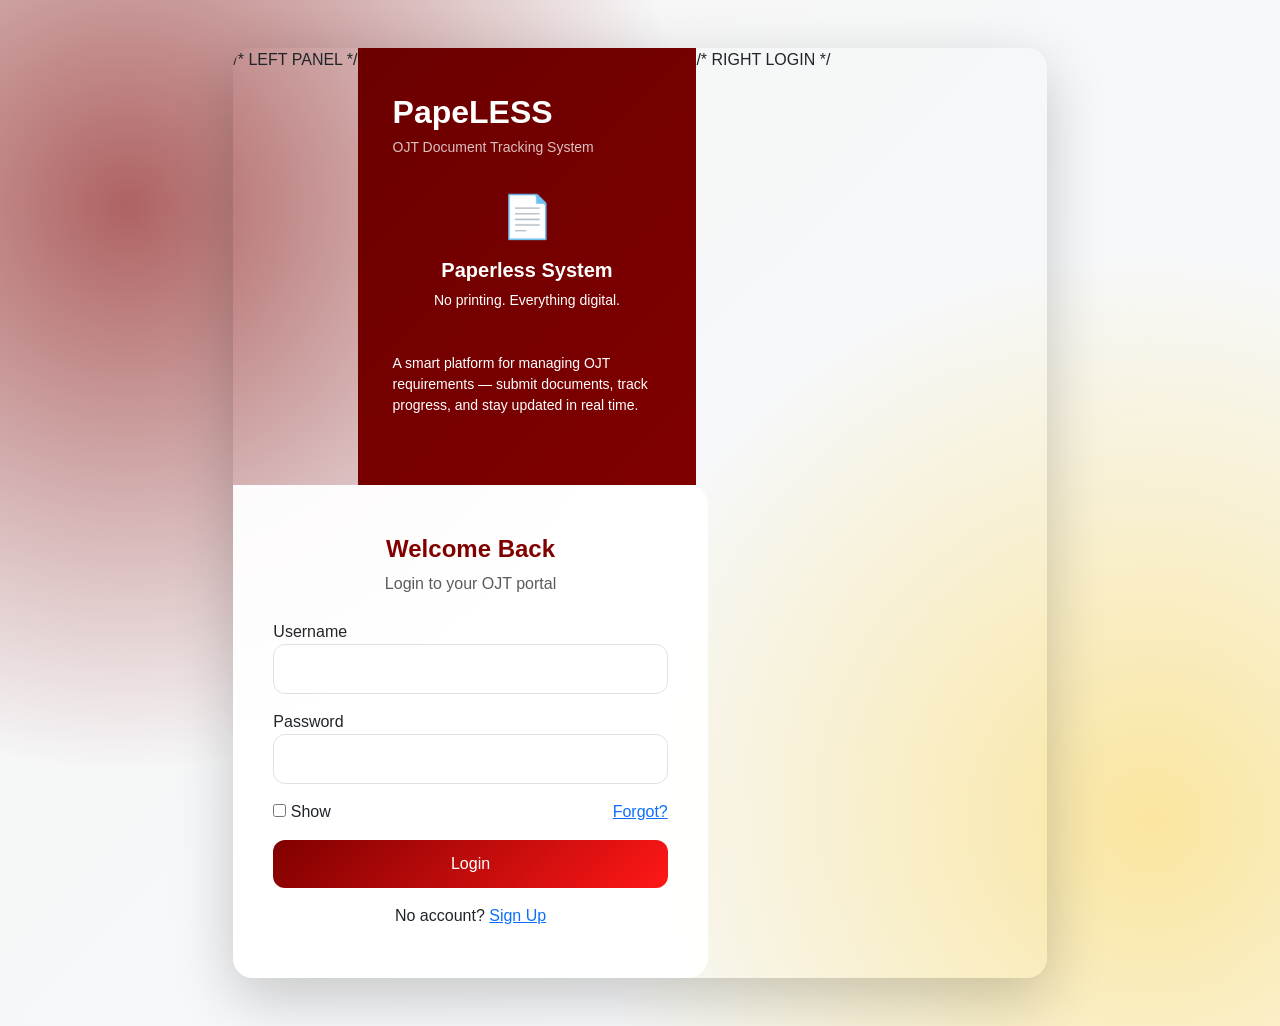
==== index.html @ b1bf1d6b "initial 1.0" ====
<!doctype html>
<html lang="en">
<head>
  <meta charset="utf-8">
  <meta name="viewport" content="width=device-width, initial-scale=1">
  <title>PapeLESS - Login</title>
  <link href="https://cdn.jsdelivr.net/npm/bootstrap@5.3.8/dist/css/bootstrap.min.css" rel="stylesheet">
  <link rel="stylesheet" href="assets/css/auth.css">
</head>

<body>

<div class="container-fluid d-flex align-items-center justify-content-center py-5">
  <div class="row justify-content-center w-100">
    <div class="col-12 col-lg-9 col-xl-8">

      <div class="login-wrapper">
        <div class="row g-0">

          /* LEFT PANEL */
          <div class="col-md-5 left-panel d-flex flex-column justify-content-center">

            <div class="mb-3 text-center text-md-start">
              <h2 class="fw-bold mb-1">PapeLESS</h2>
              <small class="opacity-75">OJT Document Tracking System</small>
            </div>

            <div id="featureCarousel"
                 class="carousel slide w-100 mb-3"
                 data-bs-ride="carousel"
                 data-bs-interval="2500">

              <div class="carousel-inner">

                <div class="carousel-item active">
                  <div class="feature-box">
                    <div class="feature-icon">📄</div>
                    <h5 class="fw-bold">Paperless System</h5>
                    <p class="small">No printing. Everything digital.</p>
                  </div>
                </div>

                <div class="carousel-item">
                  <div class="feature-box">
                    <div class="feature-icon">📊</div>
                    <h5 class="fw-bold">Real-Time Tracking</h5>
                    <p class="small">Instant updates & monitoring.</p>
                  </div>
                </div>

                <div class="carousel-item">
                  <div class="feature-box">
                    <div class="feature-icon">🎓</div>
                    <h5 class="fw-bold">Institution Ready</h5>
                    <p class="small">Built for students & advisers.</p>
                  </div>
                </div>

              </div>
            </div>

            <p class="mb-4 small">
              A smart platform for managing OJT requirements — submit documents,
              track progress, and stay updated in real time.
            </p>

          </div>

          /* RIGHT LOGIN */
          <div class="col-md-7">
            <div class="login-card">

              <div class="text-center mb-4">
                <h4 class="brand-title">Welcome Back</h4>
                <p class="text-muted">Login to your OJT portal</p>
              </div>

              <form>

                <div class="mb-3">
                  <label>Username</label>
                  <input type="text" class="form-control">
                </div>

                <div class="mb-3">
                  <label>Password</label>
                  <input type="password" id="password" class="form-control">
                </div>

                <div class="mb-3 d-flex justify-content-between">
                  <div>
                    <input type="checkbox" id="showPass">
                    <label>Show</label>
                  </div>
                  <a href="#">Forgot?</a>
                </div>

                <button class="btn btn-custom w-100">Login</button>

                <div class="text-center mt-3">
                  <span>No account?</span>
                  <a href="signup.html" onclick="goSignup(event)">Sign Up</a>
                </div>

              </form>

            </div>
          </div>

        </div>
      </div>

    </div>
  </div>
</div>

<script src="https://cdn.jsdelivr.net/npm/bootstrap@5.3.8/dist/js/bootstrap.bundle.min.js"></script>
<script src="assets/js/auth.js"></script>

</body>
</html>
---- assets/css/auth.css ----
body {
  min-height: 100vh;
  font-family: Arial, sans-serif;
  overflow-x: hidden;

  background: radial-gradient(circle at 10% 20%, rgba(128,0,0,0.6), transparent 40%),
              radial-gradient(circle at 90% 80%, rgba(255,201,23,0.4), transparent 40%),
              linear-gradient(135deg, #f5f5f5, #f8fafc);

  opacity: 0;
  transform: translateX(-40px);
  animation: pageIn 0.6s ease forwards;
}
/* animation toh */ 
/* PAGE IN */
@keyframes pageIn {
  to {
    opacity: 1;
    transform: translateX(0);
  }
}

/* PAGE OUT */
body.page-out {
  animation: pageOut 0.5s ease forwards;
}

@keyframes pageOut {
  to {
    opacity: 0;
    transform: translateX(40px);
  }
}

/* LEFT PANEL */
.left-panel {
  background: linear-gradient(135deg, #6b0000, #800000);
  color: white;
  padding: 45px 35px;
}

.feature-box {
  text-align: center;
  padding: 10px;
}

.feature-icon {
  font-size: 42px;
  margin-bottom: 10px;
}

/* RIGHT PANEL */
.login-card {
  background: rgba(255, 255, 255, 0.95);
  padding: 50px 40px;
  border-radius: 0 20px 20px 0;
}

.login-wrapper {
  border-radius: 20px;
  overflow: hidden;
  box-shadow: 0 20px 60px rgba(0,0,0,0.2);
}

.brand-title {
  font-weight: 800;
  color: #800000;
}

.form-control {
  border-radius: 12px;
  padding: 12px;
}

.btn-custom {
  background: linear-gradient(135deg, #800000, #ff1717);
  border: none;
  color: white;
  padding: 12px;
  border-radius: 12px;
}

/* MOBILE */
@media (max-width: 768px) {
  .left-panel {
    display: none;
  }
}

.signup-page {
  opacity: 0;
  transform: translateX(40px);
  animation: pageIn 0.6s ease forwards;
}
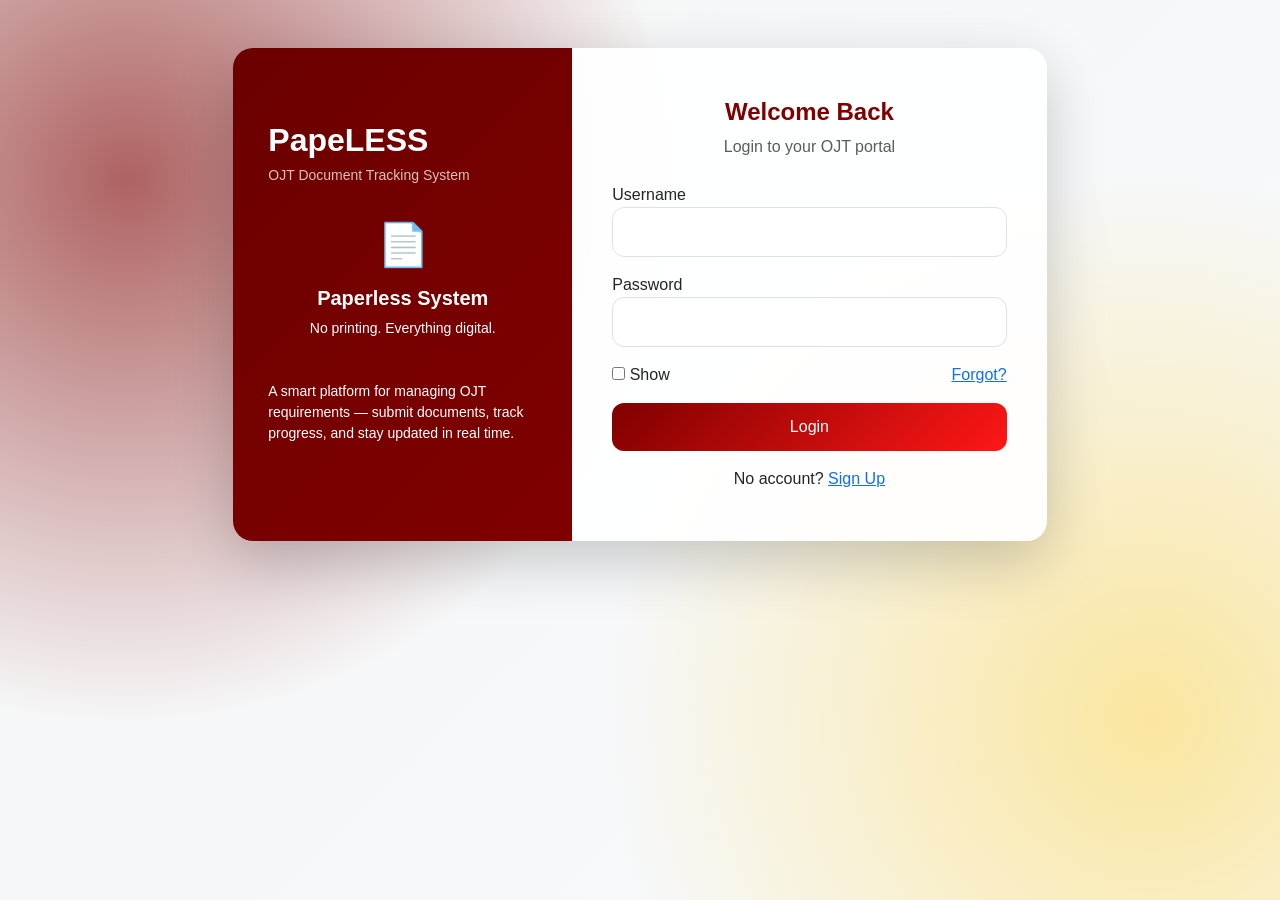
==== commit 40959c86: "initial 1.1" ====
--- a/index.html
+++ b/index.html
@@ -17,7 +17,7 @@
       <div class="login-wrapper">
         <div class="row g-0">
 
-          /* LEFT PANEL */
+          <!-- LEFT PANEL -->
           <div class="col-md-5 left-panel d-flex flex-column justify-content-center">
 
             <div class="mb-3 text-center text-md-start">
@@ -66,7 +66,7 @@
 
           </div>
 
-          /* RIGHT LOGIN */
+          <!-- RIGHT LOGIN -->
           <div class="col-md-7">
             <div class="login-card">
 
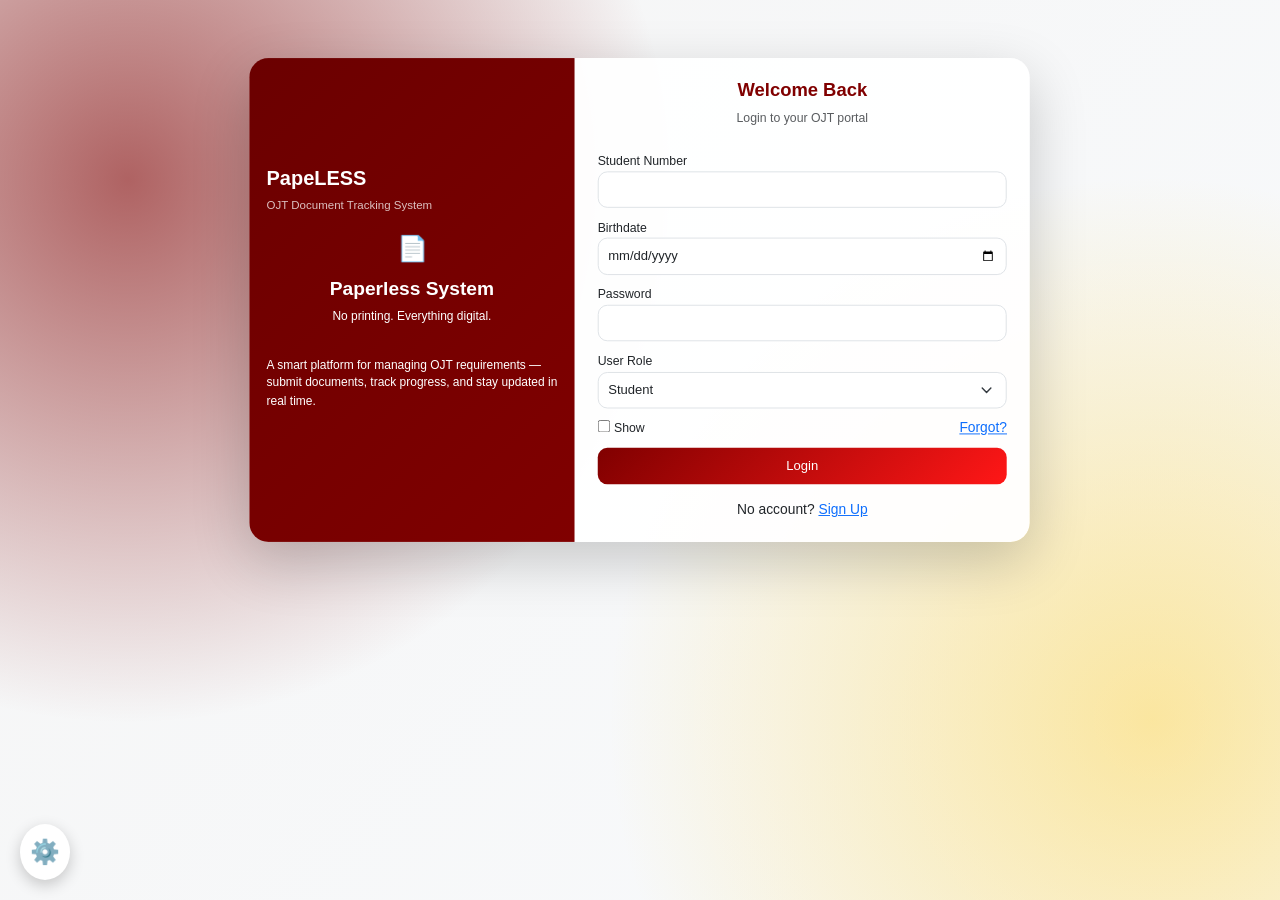
==== commit 880f6a9c: "add modules/users/style correction" ====
--- a/index.html
+++ b/index.html
@@ -4,6 +4,7 @@
   <meta charset="utf-8">
   <meta name="viewport" content="width=device-width, initial-scale=1">
   <title>PapeLESS - Login</title>
+
   <link href="https://cdn.jsdelivr.net/npm/bootstrap@5.3.8/dist/css/bootstrap.min.css" rel="stylesheet">
   <link rel="stylesheet" href="assets/css/auth.css">
 </head>
@@ -75,16 +76,39 @@
                 <p class="text-muted">Login to your OJT portal</p>
               </div>
 
-              <form>
+              <!-- LOGIN FORM -->
+              <form id="loginForm">
 
+                <!-- STUDENT FIELD -->
+                <div class="mb-3" id="studentField">
+                  <label>Student Number</label>
+                  <input type="text" id="studentNumber" class="form-control">
+                </div>
+
+                <!-- ADVISER FIELD -->
+                <div class="mb-3" id="emailField" style="display:none;">
+                  <label>Email</label>
+                  <input type="email" id="email" class="form-control">
+                </div>
+
+                <!-- SHARED -->
                 <div class="mb-3">
-                  <label>Username</label>
-                  <input type="text" class="form-control">
+                  <label>Birthdate</label>
+                  <input type="date" id="birthdate" class="form-control">
                 </div>
 
                 <div class="mb-3">
                   <label>Password</label>
                   <input type="password" id="password" class="form-control">
+                </div>
+
+                <!-- ROLE -->
+                <div class="mb-3">
+                  <label>User Role</label>
+                  <select id="role" class="form-select">
+                    <option value="student">Student</option>
+                    <option value="adviser">Adviser</option>
+                  </select>
                 </div>
 
                 <div class="mb-3 d-flex justify-content-between">
@@ -95,11 +119,11 @@
                   <a href="#">Forgot?</a>
                 </div>
 
-                <button class="btn btn-custom w-100">Login</button>
+                <button type="submit" class="btn btn-custom w-100">Login</button>
 
                 <div class="text-center mt-3">
                   <span>No account?</span>
-                  <a href="signup.html" onclick="goSignup(event)">Sign Up</a>
+                  <a href="signup.html">Sign Up</a>
                 </div>
 
               </form>
@@ -114,8 +138,14 @@
   </div>
 </div>
 
+<div class="admin-access" onclick="openAdmin()" title="Coordinator Access">
+  ⚙️
+</div>
+
+<!-- SCRIPTS -->
 <script src="https://cdn.jsdelivr.net/npm/bootstrap@5.3.8/dist/js/bootstrap.bundle.min.js"></script>
 <script src="assets/js/auth.js"></script>
 
+
 </body>
 </html>
--- a/assets/css/auth.css
+++ b/assets/css/auth.css
@@ -1,3 +1,6 @@
+/* ===============================
+   BASE (SHARED LOGIN + SIGNUP)
+================================= */
 body {
   min-height: 100vh;
   font-family: Arial, sans-serif;
@@ -10,9 +13,12 @@
   opacity: 0;
   transform: translateX(-40px);
   animation: pageIn 0.6s ease forwards;
-}
-/* animation toh */ 
-/* PAGE IN */
+
+  /* 🔥 smaller scale applied globally */
+  font-size: 0.9rem;
+}
+
+/* PAGE ANIMATIONS */
 @keyframes pageIn {
   to {
     opacity: 1;
@@ -20,7 +26,6 @@
   }
 }
 
-/* PAGE OUT */
 body.page-out {
   animation: pageOut 0.5s ease forwards;
 }
@@ -32,63 +37,164 @@
   }
 }
 
-/* LEFT PANEL */
-.left-panel {
-  background: linear-gradient(135deg, #6b0000, #800000);
-  color: white;
-  padding: 45px 35px;
-}
-
-.feature-box {
-  text-align: center;
-  padding: 10px;
-}
-
-.feature-icon {
-  font-size: 42px;
-  margin-bottom: 10px;
-}
-
-/* RIGHT PANEL */
-.login-card {
-  background: rgba(255, 255, 255, 0.95);
-  padding: 50px 40px;
-  border-radius: 0 20px 20px 0;
-}
-
+/* ===============================
+   LAYOUT
+================================= */
 .login-wrapper {
   border-radius: 20px;
   overflow: hidden;
   box-shadow: 0 20px 60px rgba(0,0,0,0.2);
-}
-
+
+  /* 🔥 scaled like signup */
+  transform: scale(0.96);
+  transform-origin: center;
+}
+
+.left-panel {
+  background: linear-gradient(135deg, #6b0000, #800000);
+  color: white;
+
+  /* 🔥 smaller padding */
+  padding: 20px 18px;
+}
+
+.login-card {
+  background: rgba(255, 255, 255, 0.95);
+
+  /* 🔥 smaller padding */
+  padding: 22px 24px;
+
+  border-radius: 0 20px 20px 0;
+}
+
+/* ===============================
+   CONTENT
+================================= */
 .brand-title {
   font-weight: 800;
   color: #800000;
-}
-
-.form-control {
-  border-radius: 12px;
-  padding: 12px;
+
+  /* 🔥 smaller */
+  font-size: 1.2rem;
+}
+
+.feature-box {
+  text-align: center;
+  padding: 6px;
+}
+
+.feature-icon {
+  font-size: 26px;
+  margin-bottom: 10px;
+}
+
+.left-panel h2 {
+  font-size: 1.3rem;
+}
+
+.left-panel small {
+  font-size: 0.75rem;
+}
+
+.left-panel p {
+  font-size: 0.78rem;
+}
+
+.text-muted {
+  font-size: 0.8rem;
+}
+
+/* ===============================
+   FORM
+================================= */
+.form-control,
+.form-select {
+  border-radius: 10px;
+  padding: 8px 10px;
+  font-size: 0.85rem;
+}
+
+label {
+  font-size: 0.8rem;
 }
 
 .btn-custom {
   background: linear-gradient(135deg, #800000, #ff1717);
   border: none;
   color: white;
-  padding: 12px;
-  border-radius: 12px;
-}
-
-/* MOBILE */
+
+  padding: 9px;
+  font-size: 0.85rem;
+  border-radius: 10px;
+}
+
+/* ===============================
+   SPACING (compact)
+================================= */
+.mb-3 {
+  margin-bottom: 0.6rem !important;
+}
+
+.mt-2 {
+  margin-top: 0.5rem !important;
+}
+
+/* ===============================
+   MOBILE
+================================= */
 @media (max-width: 768px) {
   .left-panel {
     display: none;
   }
 }
 
-.signup-page {
-  opacity: 0;
-  transform: translateX(40px);
-  animation: pageIn 0.6s ease forwards;
+/* ADMIN BUTTON */
+.admin-access {
+  position: fixed;
+  bottom: 20px;
+  left: 20px;
+  font-size: 24px;
+  cursor: pointer;
+  background: white;
+  padding: 10px;
+  border-radius: 50%;
+  box-shadow: 0 5px 15px rgba(0,0,0,0.2);
+}
+
+/* ADMIN MODAL */
+.admin-modal {
+  display: none;
+  position: fixed;
+  inset: 0;
+  background: rgba(0,0,0,0.6);
+  justify-content: center;
+  align-items: center;
+}
+
+.admin-box {
+  background: white;
+  padding: 25px;
+  border-radius: 12px;
+  width: 300px;
+}
+
+.admin-modal {
+  display: none;
+  position: fixed;
+  top: 0;
+  left: 0;
+  width: 100%;
+  height: 100%;
+  background: rgba(0,0,0,0.5);
+  justify-content: center;
+  align-items: center;
+  z-index: 9999;
+}
+
+.admin-box {
+  background: white;
+  padding: 25px;
+  border-radius: 15px;
+  width: 320px;
+  box-shadow: 0 20px 60px rgba(0,0,0,0.3);
 }
